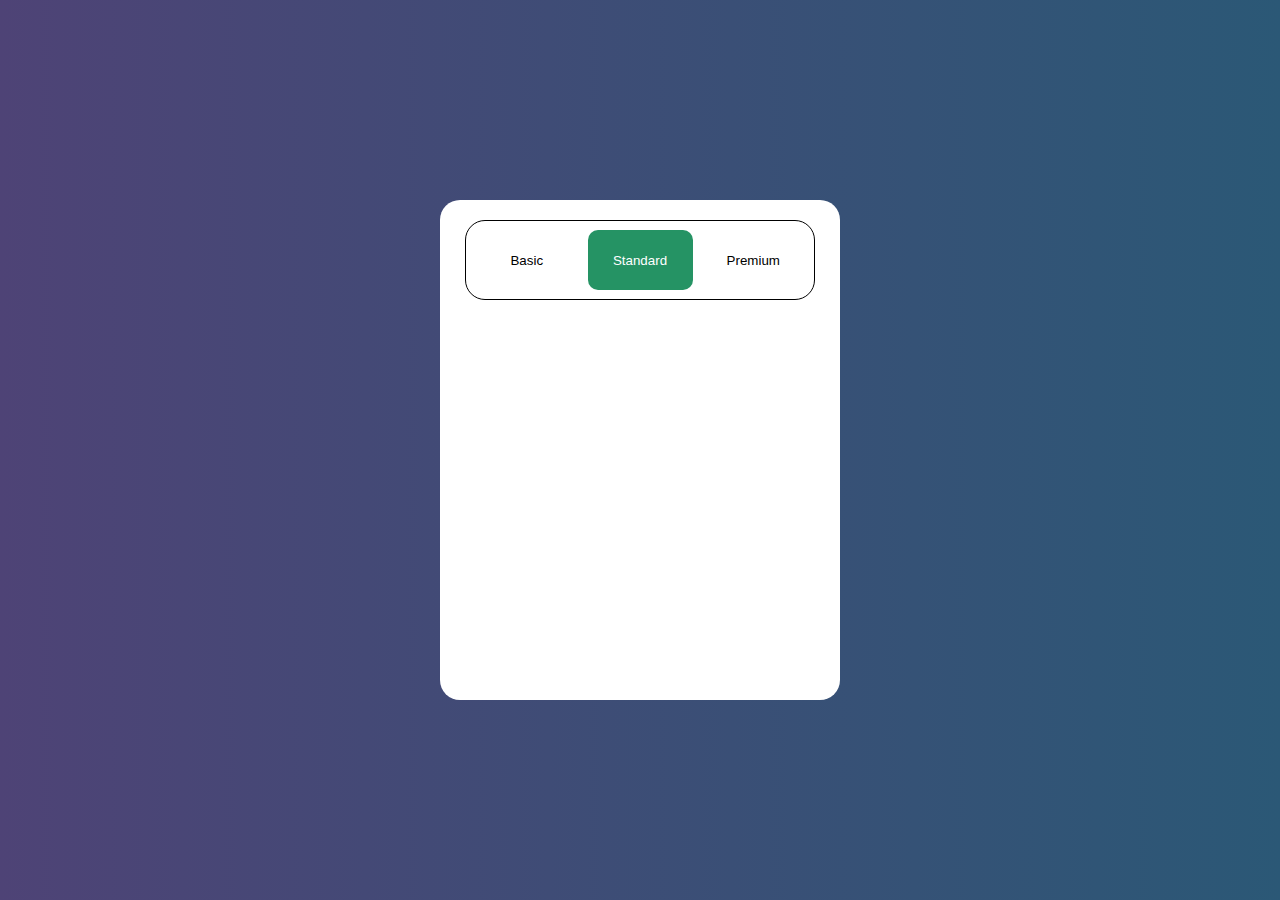
==== Pricing Card/index.html @ 9ea2026f "first commit" ====
<!DOCTYPE html>
<html lang="en">
<head>
    <meta charset="UTF-8">
    <meta name="viewport" content="width=device-width, initial-scale=1.0">
    <title>Price tag Card</title>
    <link rel="stylesheet" href="style.css">
</head>
<body>
    <div class="container">
        <div class="card">
            <div class="category">
                <button id="button1">Basic</button>
                <button id="button2">Standard</button>
                <button id="button3">Premium</button>
            </div>
            <!-- <div class="iconSet">
                <div class="iconDetails">
                    <p>STANDARD</p>
                    <h2>Icon Sets</h2>
                </div>
                <div class="iconPrice">
                    <h2>$120</h2>
                </div> -->
            </div>
        </div>
    </div>
</body>
</html>
---- Pricing Card/style.css ----
*{
    margin: 0;
    padding: 0;
    box-sizing: border-box;
}
.container{
    height: 100vh;
    width: 100vw;
    background: #2b5876;  /* fallback for old browsers */
    background: -webkit-linear-gradient(to right, #4e4376, #2b5876);  /* Chrome 10-25, Safari 5.1-6 */
    background: linear-gradient(to right, #4e4376, #2b5876); /* W3C, IE 10+/ Edge, Firefox 16+, Chrome 26+, Opera 12+, Safari 7+ */
    display: flex;
    justify-content: center;
    align-items: center;
}
.card{
    height: 500px;
    width: 400px;
    background-color: white;
    border-radius: 20px;
    display: flex;
    flex-direction: row;
    /* align-items: center; */
    justify-content: center;
    padding-top: 20px;
    
}
.category{
    height: 80px;
    width: 350px;
    /* background-color: red; */
    border: 1px solid black;
    border-radius: 20px;
    display: flex;
    justify-content: space-evenly;
    align-items: center;
}
#button1{
    height: 60px;
    width: 105px;
    border-radius: 10px;
    background-color: white;
    border: none;
}
#button2{
    height: 60px;
    width: 105px;
    border-radius: 10px;
    background-color: rgb(37, 147, 100);
    border: none;
    color: white;
}
#button3{
    height: 60px;
    width: 105px;
    border-radius: 10px;
    background-color: white;
    border: none;
}
.iconSet{
    height: 80px;
    width: 400px;
    display: flex;
    justify-content: space-around;
    
}
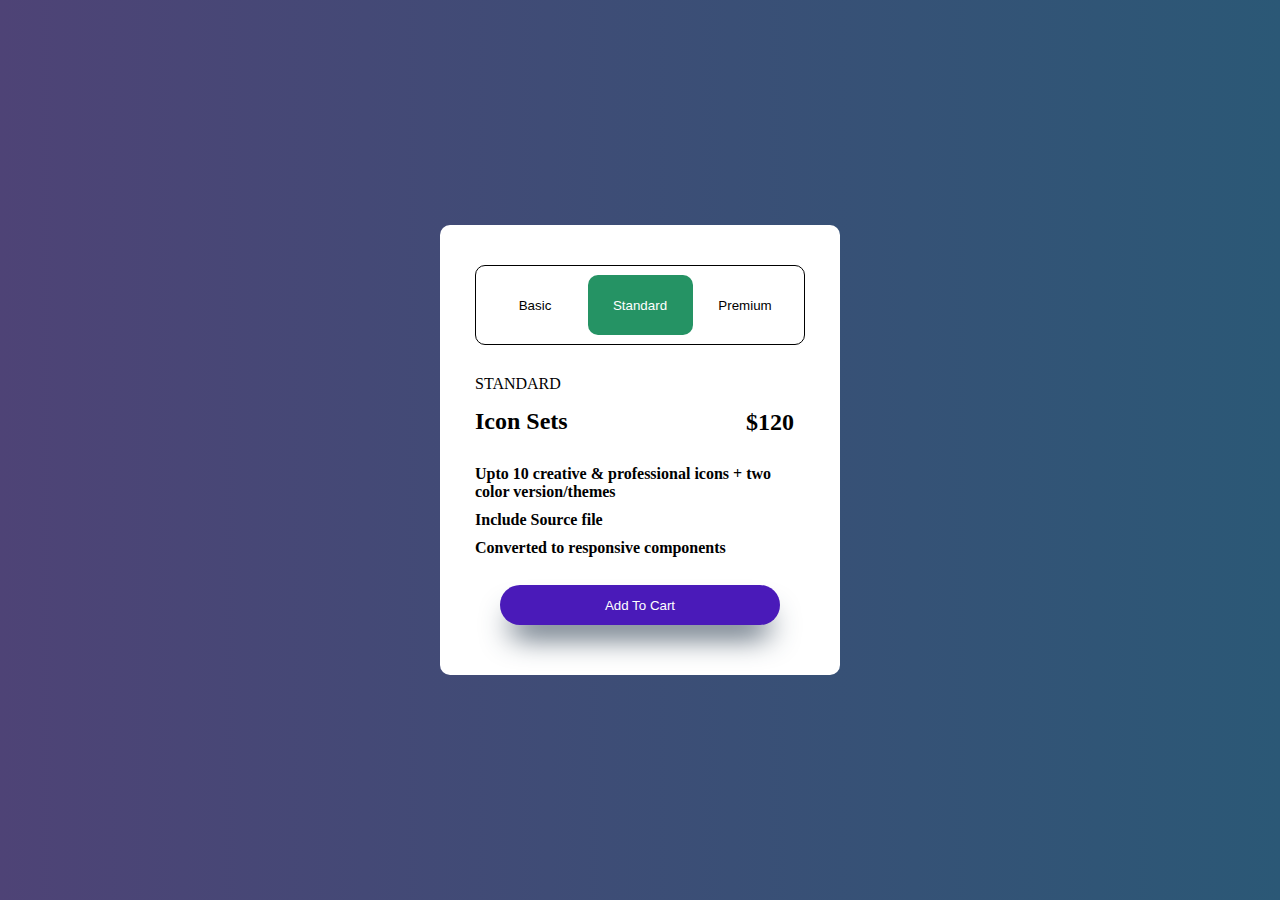
==== commit 3fffd43e: "second commit" ====
--- a/Pricing Card/index.html
+++ b/Pricing Card/index.html
@@ -14,14 +14,24 @@
                 <button id="button2">Standard</button>
                 <button id="button3">Premium</button>
             </div>
-            <!-- <div class="iconSet">
-                <div class="iconDetails">
-                    <p>STANDARD</p>
-                    <h2>Icon Sets</h2>
+            <div class="iconSet">
+                <div class="iconSetContainer">
+                    <div class="iconDetails">
+                        <p>STANDARD</p>
+                        <h2>Icon Sets</h2>
+                    </div>
+                    <div class="iconPrice">
+                        <h2>$120</h2>
+                    </div>
                 </div>
-                <div class="iconPrice">
-                    <h2>$120</h2>
-                </div> -->
+            </div>
+            <div class="priceInformation">
+                <p>Upto 10 creative & professional icons + two color version/themes</p>
+                <p>Include Source file</p>
+                <p>Converted to responsive components</p>
+            </div>
+            <div class="cartButton">
+                <button>Add To Cart</button>
             </div>
         </div>
     </div>
--- a/Pricing Card/style.css
+++ b/Pricing Card/style.css
@@ -12,27 +12,30 @@
     display: flex;
     justify-content: center;
     align-items: center;
+
 }
 .card{
-    height: 500px;
+    height: 450px;
     width: 400px;
     background-color: white;
-    border-radius: 20px;
+    border-radius: 10px;
     display: flex;
-    flex-direction: row;
-    /* align-items: center; */
-    justify-content: center;
-    padding-top: 20px;
+    flex-direction: column;
+    align-items: center;
+    /* justify-content: center; */
+    padding-top: 40px;
+    gap: 20px;
     
 }
 .category{
     height: 80px;
-    width: 350px;
+    width: 330px;
     /* background-color: red; */
     border: 1px solid black;
-    border-radius: 20px;
+    border-radius: 10px;
     display: flex;
-    justify-content: space-evenly;
+    /* justify-content: space-evenly; */
+    justify-content: center;
     align-items: center;
 }
 #button1{
@@ -61,7 +64,60 @@
     height: 80px;
     width: 400px;
     display: flex;
-    justify-content: space-around;
-    
+    justify-content: center;
+    align-items: center;
+}
+.iconSetContainer{
+    height: 100%;
+    width: 330px;
+    display: flex;
+    justify-content: space-between;
+}
+.iconDetails{
+    width: 150px;
+    display: flex;
+    flex-direction: column;
+    justify-content: center;
+    /* align-items: flex-end; */
+    align-items: flex-start;
+    gap: 15px;
+}
+.iconDetails p{
+    font-weight: 50;
+}
+.iconDetails h2{
+    font-weight: 600;
+}
+.iconPrice{
+    width: 70px;
+    display: flex;
+    justify-content: center;
+    align-items: flex-end;
+    padding-bottom: 9px;
+}
+.priceInformation{
+    height: 80px;
+    width: 330px;
+    display: flex;
+    flex-direction: column;
+    align-items: flex-start;
+    gap: 10px;
+    font-weight: 700;
+}
+.cartButton{
+    height: 80px;
+    width: 330px;
+    display: flex;
+    align-items: center;
+    justify-content: center;
+}
+.cartButton button{
+    border: none;
+    height: 50%;
+    width: 85%;
+    background-color: rgb(74, 26, 185);
+    color: white;
+    border-radius: 40px;
+    box-shadow: rgb(38, 57, 77) 0px 20px 30px -10px;
 }
 
